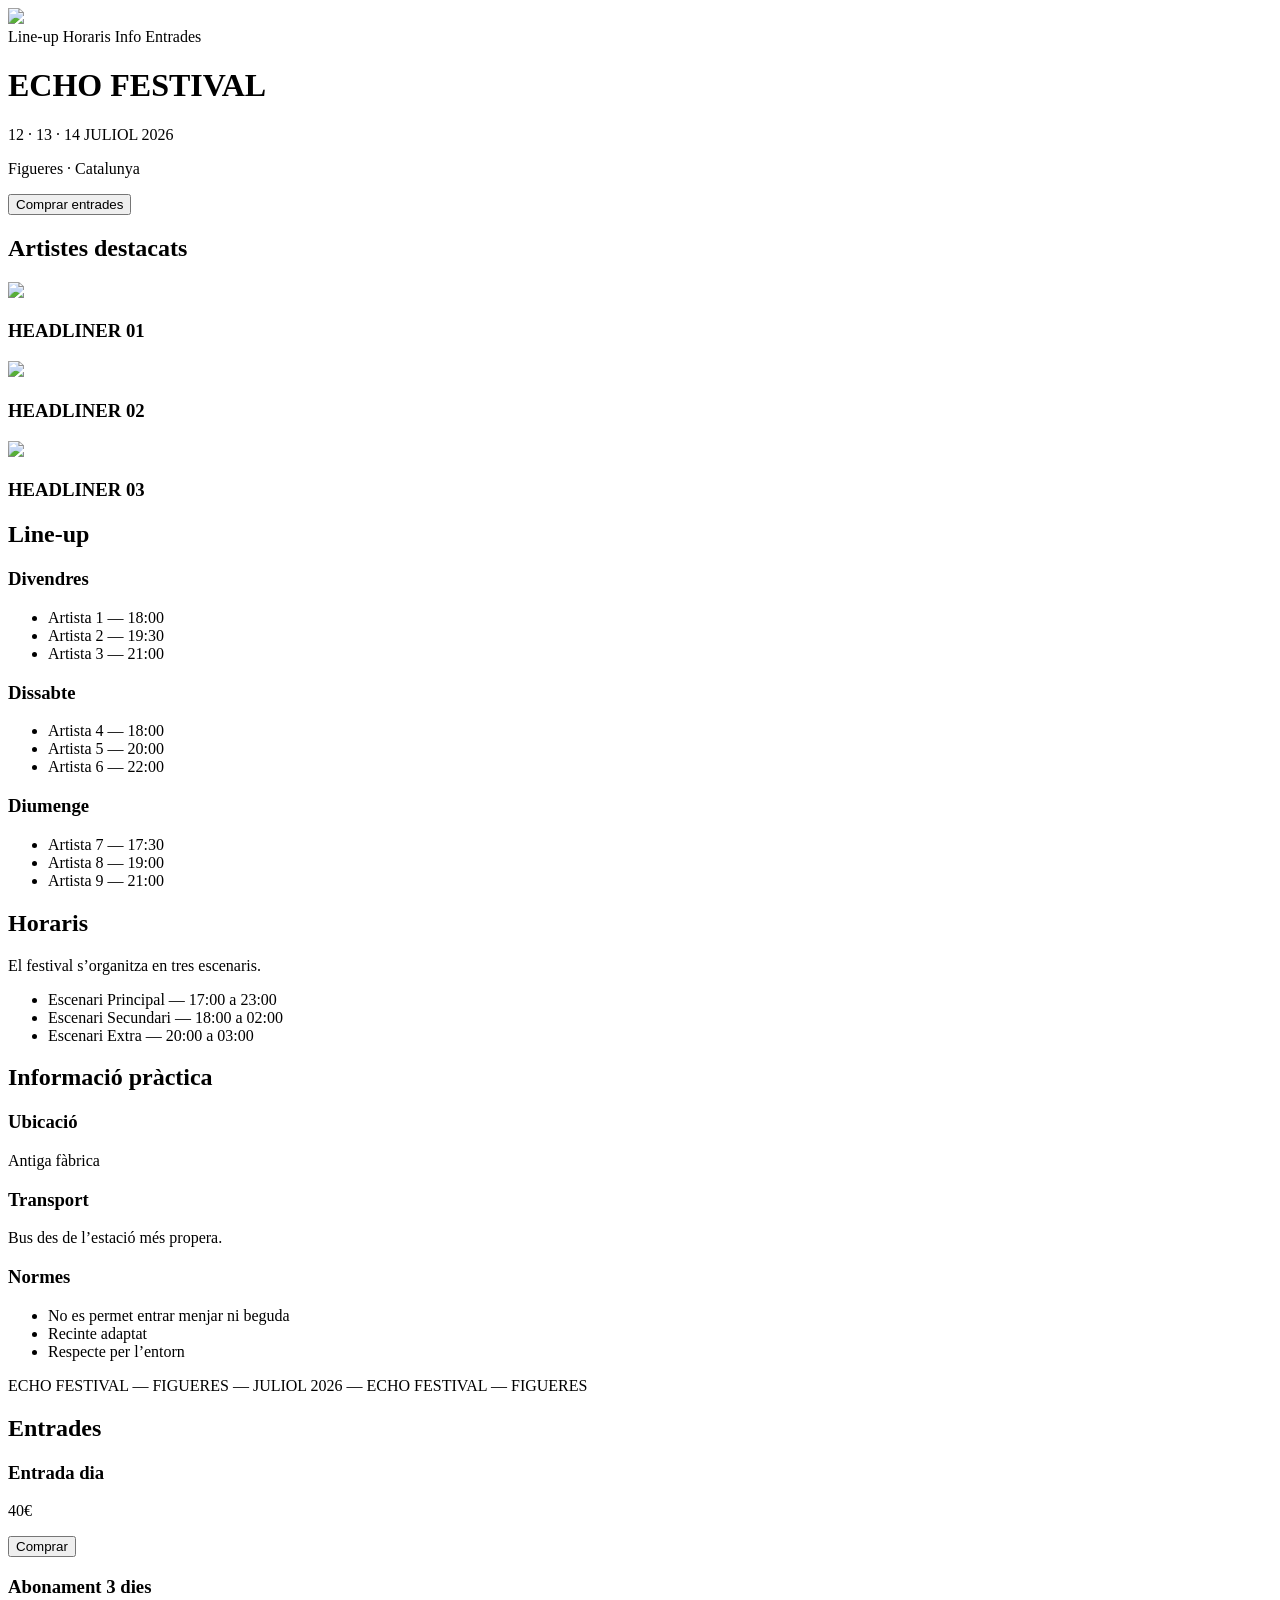
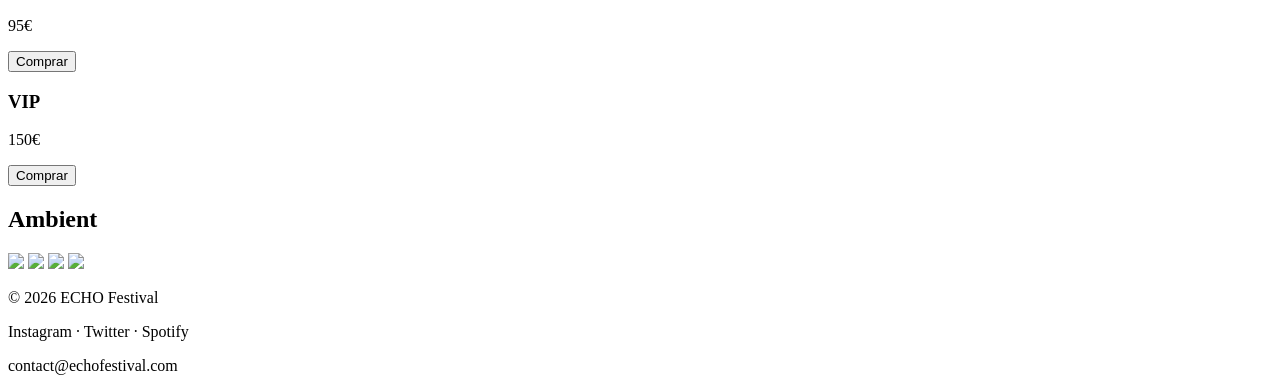
==== index.html @ 68668ffb "Rename primera_web.html to index.html" ====
<!DOCTYPE html>
<html lang="ca">
<head>
    <meta charset="UTF-8">
    <meta name="theme-color" content="orange">
    <title>ECHO Festival - Figueres</title>
<link rel="stylesheet" href="CSS/primera_web.css">
</head>

<body>
    <header>
    <img src="https://i.pinimg.com/736x/e0/22/0a/e0220a07037e44cd9482088224a5d8a0.jpg">

        <nav class="nav">
        <a>Line-up</a>
        <a>Horaris</a>
        <a>Info</a>
        <a>Entrades</a>
        </nav>

    <div>
        <h1>ECHO FESTIVAL</h1>
        <p>12 · 13 · 14 JULIOL 2026</p>
        <p>Figueres · Catalunya</p>
        <button>Comprar entrades</button>
    </div>
</header>

<section class="featured">
<h2>Artistes destacats</h2>

<div class="featured-grid">
<div>
<img src="https://i.pinimg.com/736x/53/1d/5e/531d5e4085cae2e5deee37f71cd9e46a.jpg">
<h3>HEADLINER 01</h3>
</div>

<div>
<img src="https://i.pinimg.com/736x/99/e0/0e/99e00e90a90308a673e72fcd2e9f875e.jpg">
<h3>HEADLINER 02</h3>
</div>

<div>
<img src="https://i.pinimg.com/1200x/85/2f/69/852f69afa766e9a3cb31d6a8a4f5bc7d.jpg">
<h3>HEADLINER 03</h3>
</div>

</div>
</section>

<section class="lineup">
<h2>Line-up</h2>

<div>
    <div>
        <h3>Divendres</h3>
        <ul>
            <li>Artista 1 — 18:00</li>
            <li>Artista 2 — 19:30</li>
            <li>Artista 3 — 21:00</li>
        </ul>
    </div>

    <div>
        <h3>Dissabte</h3>
        <ul>
            <li>Artista 4 — 18:00</li>
            <li>Artista 5 — 20:00</li>
            <li>Artista 6 — 22:00</li>
        </ul>
    </div>

    <div>
        <h3>Diumenge</h3>
        <ul>
            <li>Artista 7 — 17:30</li>
            <li>Artista 8 — 19:00</li>
            <li>Artista 9 — 21:00</li>
        </ul>
    </div>

</div>
</section>


    <!-- ===== HORARIS ===== -->
    <section class="horaris">
        <h2>Horaris</h2>

        <p>El festival s’organitza en tres escenaris.</p>

        <ul>
            <li>Escenari Principal — 17:00 a 23:00</li>
            <li>Escenari Secundari — 18:00 a 02:00</li>
            <li>Escenari Extra — 20:00 a 03:00</li>
        </ul>
    </section>


    <!-- ===== INFORMACIÓ ===== -->
    <section class="info">
        <h2>Informació pràctica</h2>

        <h3>Ubicació</h3>
        <p>Antiga fàbrica</p>

        <h3>Transport</h3>
        <p>Bus des de l’estació més propera.</p>

        <h3>Normes</h3>
        <ul>
            <li>No es permet entrar menjar ni beguda</li>
            <li>Recinte adaptat</li>
            <li>Respecte per l’entorn</li>
        </ul>
    </section>

    <section class="banner">
<p>ECHO FESTIVAL — FIGUERES — JULIOL 2026 — ECHO FESTIVAL — FIGUERES</p>
</section>

    <!-- ===== TICKETS ===== -->
<section class="tickets">
<h2>Entrades</h2>

<div>

        <div>
        <h3>Entrada dia</h3>
        <p>40€</p>
        <button>Comprar</button>
    </div>

    <div>
        <h3>Abonament 3 dies</h3>
        <p>95€</p>
        <button>Comprar</button>
    </div>


    <div>
        <h3>VIP</h3>
        <p>150€</p>
        <button>Comprar</button>
    </div>
</div>

</section>

<section class="gallery">
<h2>Ambient</h2>

<div class="gallery-grid">
<img src="https://i.pinimg.com/736x/7d/52/10/7d5210bddd2157a5dc2d832120360b6d.jpg">
<img src="https://i.pinimg.com/1200x/9e/f1/ec/9ef1ec10dc9da2cda756589093604d01.jpg">
<img src="https://i.pinimg.com/736x/93/b9/59/93b9599af5ae3fb844b273dbe71e4d2f.jpg">
<img src="https://i.pinimg.com/736x/ac/b4/ea/acb4ea435209a534f4dd37a86be0256f.jpg">
</div>

</section>

    <!-- ===== FOOTER ===== -->
    <footer>
        <p>© 2026 ECHO Festival </p>
        <p>Instagram · Twitter · Spotify</p>
        <p>contact@echofestival.com</p>
    </footer>

</body>
</html>
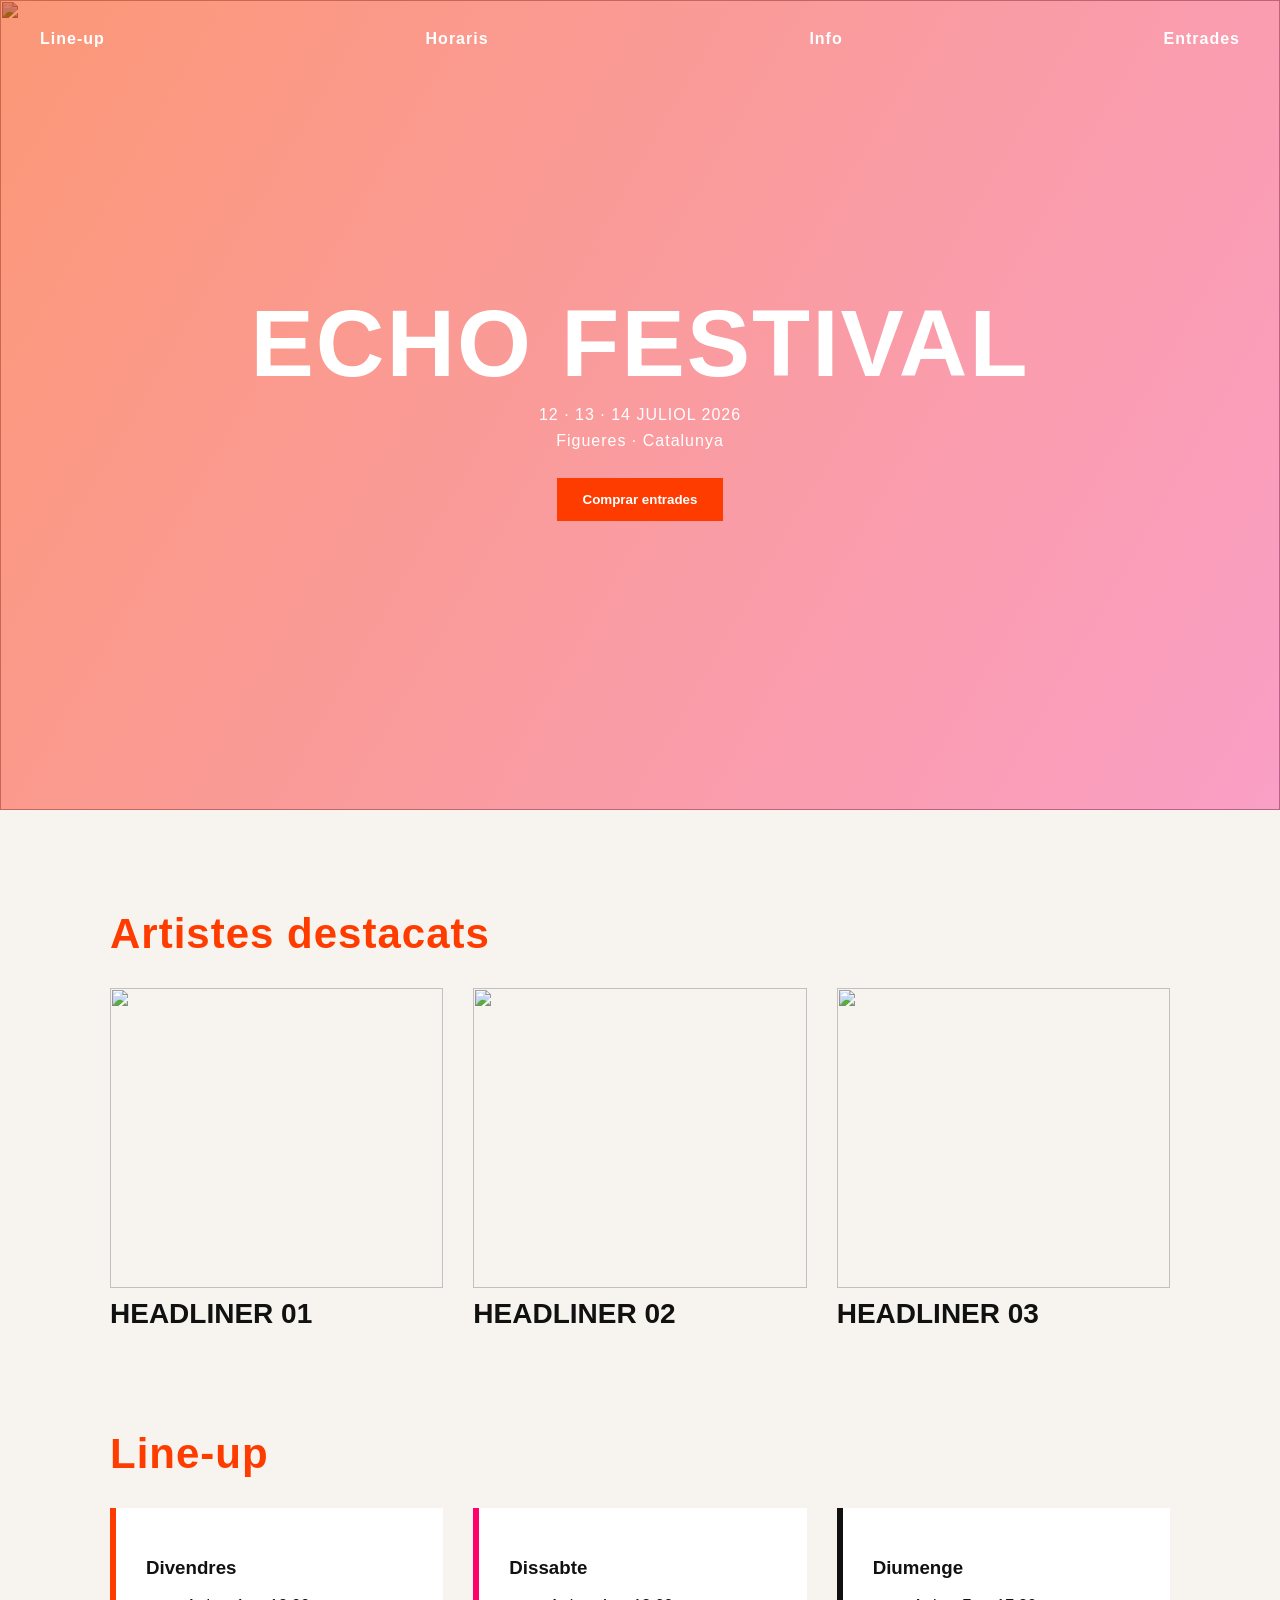
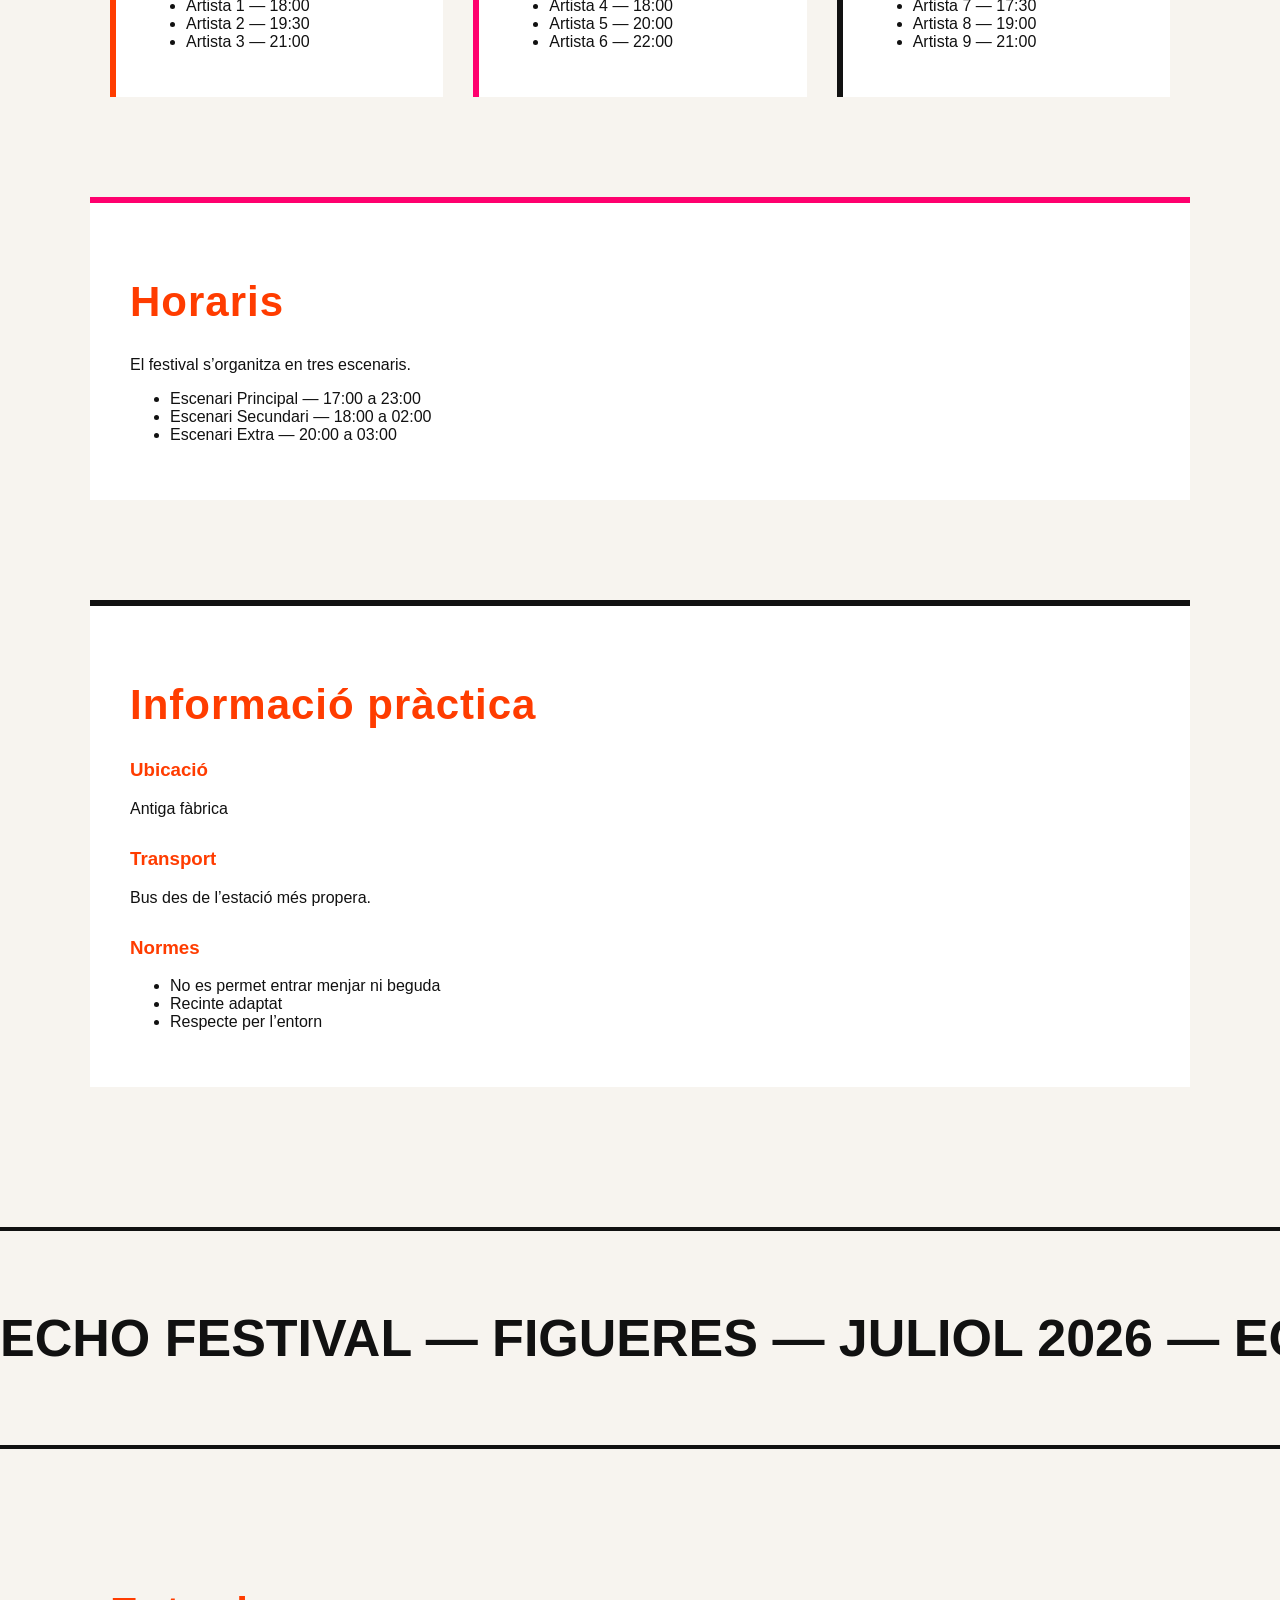
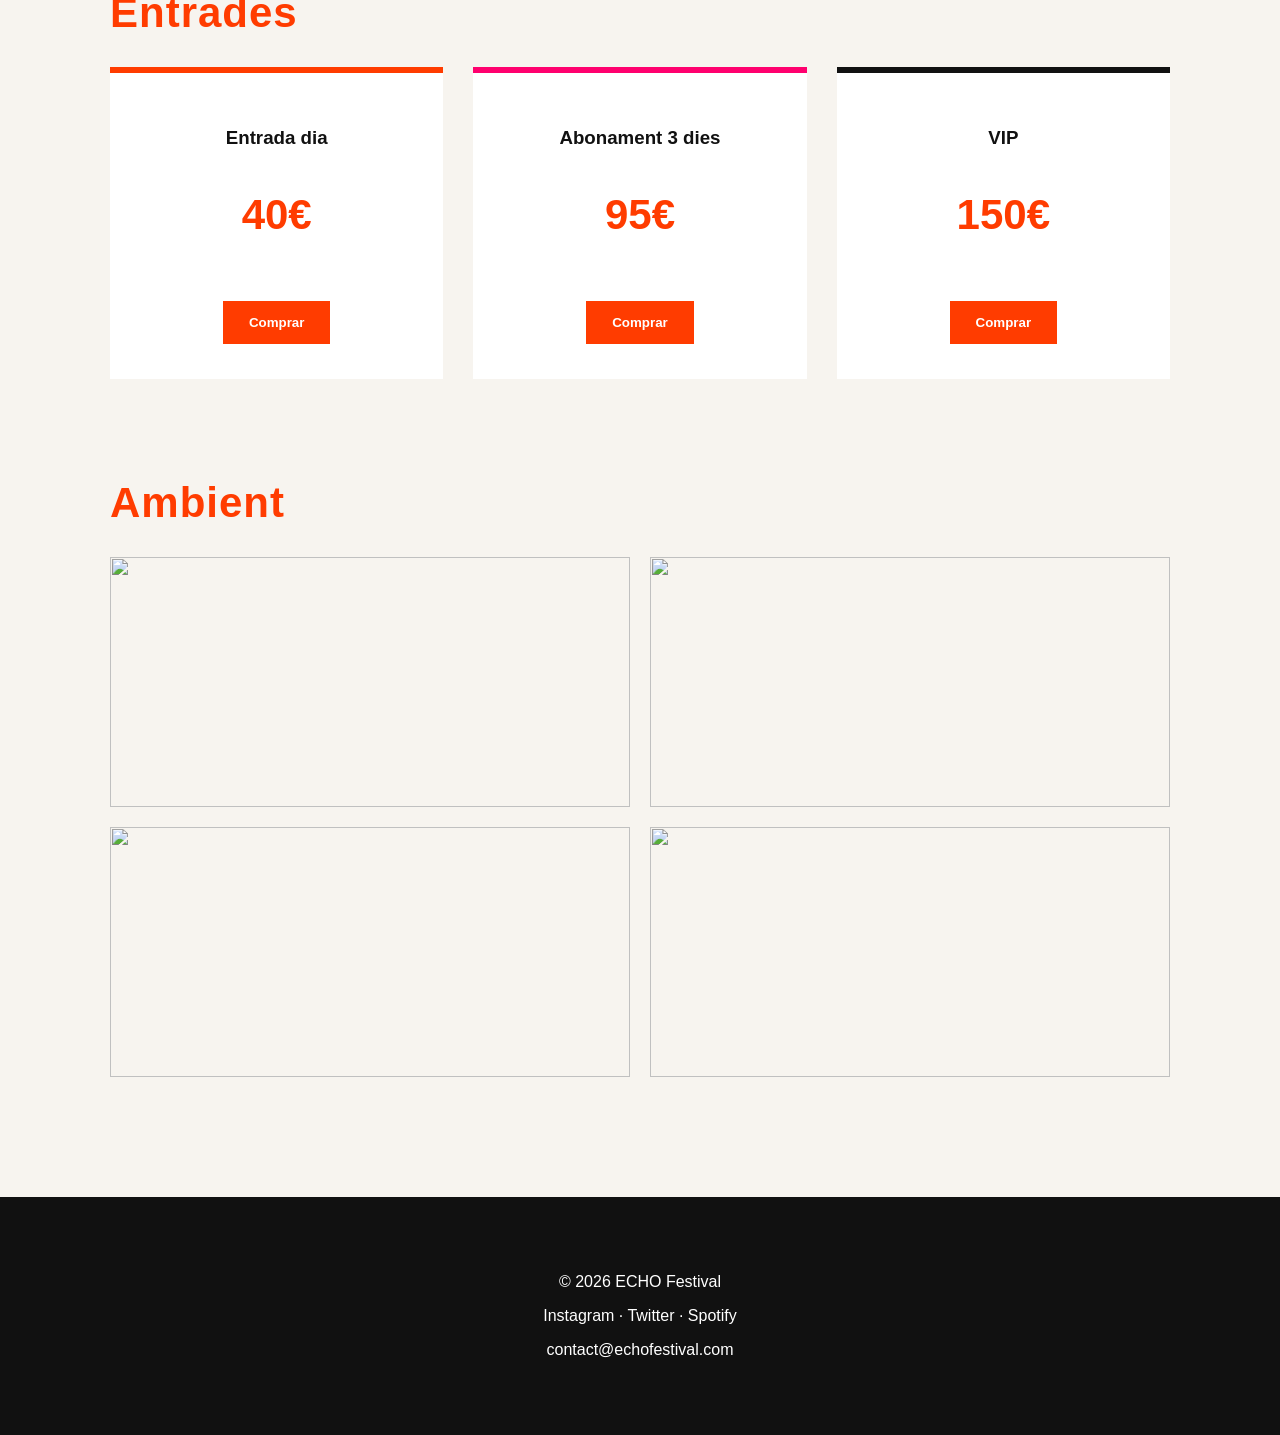
==== commit 8d155007: "Rename primera_web.html to index.html" ====
--- a/index.html
+++ b/index.html
@@ -12,10 +12,10 @@
     <img src="https://i.pinimg.com/736x/e0/22/0a/e0220a07037e44cd9482088224a5d8a0.jpg">
 
         <nav class="nav">
-        <a>Line-up</a>
-        <a>Horaris</a>
-        <a>Info</a>
-        <a>Entrades</a>
+    <a href="#lineup">Line-up</a>
+    <a href="#horaris">Horaris</a>
+    <a href="#info">Info</a>
+    <a href="#tickets">Entrades</a>
         </nav>
 
     <div>
@@ -48,7 +48,7 @@
 </div>
 </section>
 
-<section class="lineup">
+<section class="lineup" id="lineup">
 <h2>Line-up</h2>
 
 <div>
@@ -84,7 +84,7 @@
 
 
     <!-- ===== HORARIS ===== -->
-    <section class="horaris">
+    <section class="horaris" id="horaris">
         <h2>Horaris</h2>
 
         <p>El festival s’organitza en tres escenaris.</p>
@@ -98,7 +98,7 @@
 
 
     <!-- ===== INFORMACIÓ ===== -->
-    <section class="info">
+    <section class="info" id="info">
         <h2>Informació pràctica</h2>
 
         <h3>Ubicació</h3>
@@ -120,7 +120,7 @@
 </section>
 
     <!-- ===== TICKETS ===== -->
-<section class="tickets">
+<section class="tickets" id="tickets">
 <h2>Entrades</h2>
 
 <div>
--- a/CSS/primera_web.css
+++ b/CSS/primera_web.css
@@ -0,0 +1,330 @@
+/* RESET */
+*{
+box-sizing:border-box;
+}
+
+body{
+margin:0;
+font-family: Helvetica, Arial, sans-serif;
+background:#f7f4ef;
+color:#111;
+}
+
+html {
+    scroll-behavior: smooth;
+}
+
+/* Estil per als links del menú */
+.nav a {
+    color: white;       
+    text-decoration: none; 
+    font-weight: bold;   
+}
+
+/* Hover estilitzat */
+.nav a:hover {
+    color: #ff3c00;  /
+}
+
+/* HERO */
+header{
+position:relative;
+height:90vh;
+display:flex;
+align-items:center;
+justify-content:center;
+text-align:center;
+color:white;
+overflow:hidden;
+}
+
+header img{
+position:absolute;
+width:100%;
+height:100%;
+object-fit:cover;
+top:0;
+left:0;
+filter:saturate(1.2) contrast(1.1) brightness(0.75);
+}
+
+header::after{
+content:"";
+position:absolute;
+inset:0;
+background:linear-gradient(
+120deg,
+rgba(255,60,0,0.5),
+rgba(255,0,120,0.35)
+);
+}
+
+header div{
+position:relative;
+z-index:2;
+}
+
+h1{
+font-size:95px;
+letter-spacing:2px;
+margin:0;
+font-weight:900;
+}
+
+header p{
+margin:8px 0;
+letter-spacing:1px;
+font-weight:500;
+}
+
+
+/* BUTTON */
+button{
+margin-top:20px;
+padding:14px 26px;
+background:#ff3c00;
+border:none;
+color:white;
+font-weight:bold;
+cursor:pointer;
+transition:0.25s;
+}
+
+button:hover{
+background:#ff006e;
+}
+
+
+/* SECTIONS */
+section{
+max-width:1100px;
+margin:100px auto;
+padding:0 20px;
+}
+
+h2{
+font-size:42px;
+margin-bottom:30px;
+color:#ff3c00;
+font-weight:900;
+letter-spacing:1px;
+}
+
+
+/* LINEUP */
+.lineup > div{
+display:flex;
+gap:30px;
+}
+
+.lineup > div > div{
+flex:1;
+background:white;
+padding:30px;
+border-left:6px solid #ff3c00;
+transition:0.25s;
+}
+
+.lineup > div > div:nth-child(2){
+border-color:#ff006e;
+}
+
+.lineup > div > div:nth-child(3){
+border-color:#111;
+}
+
+.lineup > div > div:hover{
+transform:translateY(-8px);
+}
+
+
+/* HORARIS */
+.horaris{
+background:white;
+padding:40px;
+border-top:6px solid #ff006e;
+}
+
+
+/* INFO */
+.info{
+background:white;
+padding:40px;
+border-top:6px solid #111;
+}
+
+.info h3{
+margin-top:30px;
+color:#ff3c00;
+}
+
+.info p{
+margin-top:5px;
+}
+
+
+/* TICKETS */
+.tickets > div{
+display:flex;
+gap:30px;
+}
+
+.tickets > div > div{
+flex:1;
+background:white;
+padding:35px;
+text-align:center;
+border-top:6px solid #ff3c00;
+transition:0.25s;
+}
+
+.tickets > div > div:nth-child(2){
+border-color:#ff006e;
+}
+
+.tickets > div > div:nth-child(3){
+border-color:#111;
+}
+
+.tickets > div > div:hover{
+transform:translateY(-8px);
+}
+
+.tickets p{
+font-size:42px;
+color:#ff3c00;
+font-weight:900;
+}
+
+/* FOOTER */
+footer{
+margin-top:120px;
+padding:60px;
+background:#111;
+color:white;
+text-align:center;
+}
+
+
+/* MOBILE */
+@media (max-width:768px){
+
+h1{
+font-size:52px;
+}
+
+section:nth-of-type(1) > div,
+section:nth-of-type(4) > div{
+flex-direction:column;
+}
+
+header{
+height:75vh;
+}
+
+}
+
+/* NAV */
+.nav{
+position:absolute;
+top:30px;
+left:40px;
+right:40px;
+display:flex;
+justify-content:space-between;
+z-index:3;
+font-weight:bold;
+letter-spacing:1px;
+}
+
+.nav a{
+cursor:pointer;
+}
+
+
+/* FEATURED */
+.featured-grid{
+display:flex;
+gap:30px;
+}
+
+.featured-grid div{
+flex:1;
+}
+
+.featured-grid img{
+width:100%;
+height:300px;
+object-fit:cover;
+margin-bottom:10px;
+}
+
+.featured h3{
+font-size:28px;
+margin:0;
+}
+
+
+/* BANNER FULL WIDTH */
+.banner{
+max-width:none;
+width:100%;
+margin:140px 0;
+padding:0;
+overflow:hidden;
+
+border-top:4px solid #111;
+border-bottom:4px solid #111;
+background:#f7f4ef;
+}
+
+.banner p{
+display:block;
+width:max-content;
+white-space:nowrap;
+font-size:52px;
+font-weight:900;
+padding:25px 0;
+
+animation:bannerScroll 18s linear infinite;
+}
+
+@keyframes bannerScroll{
+from{
+transform:translateX(0);
+}
+to{
+transform:translateX(-50%);
+}
+}
+
+/* GALLERY */
+.gallery-grid{
+display:grid;
+grid-template-columns:1fr 1fr;
+gap:20px;
+}
+
+.gallery-grid img{
+width:100%;
+height:250px;
+object-fit:cover;
+}
+
+
+/* MOBILE */
+@media (max-width:768px){
+
+.featured-grid{
+flex-direction:column;
+}
+
+.gallery-grid{
+grid-template-columns:1fr;
+}
+
+.nav{
+font-size:14px;
+}
+
+}
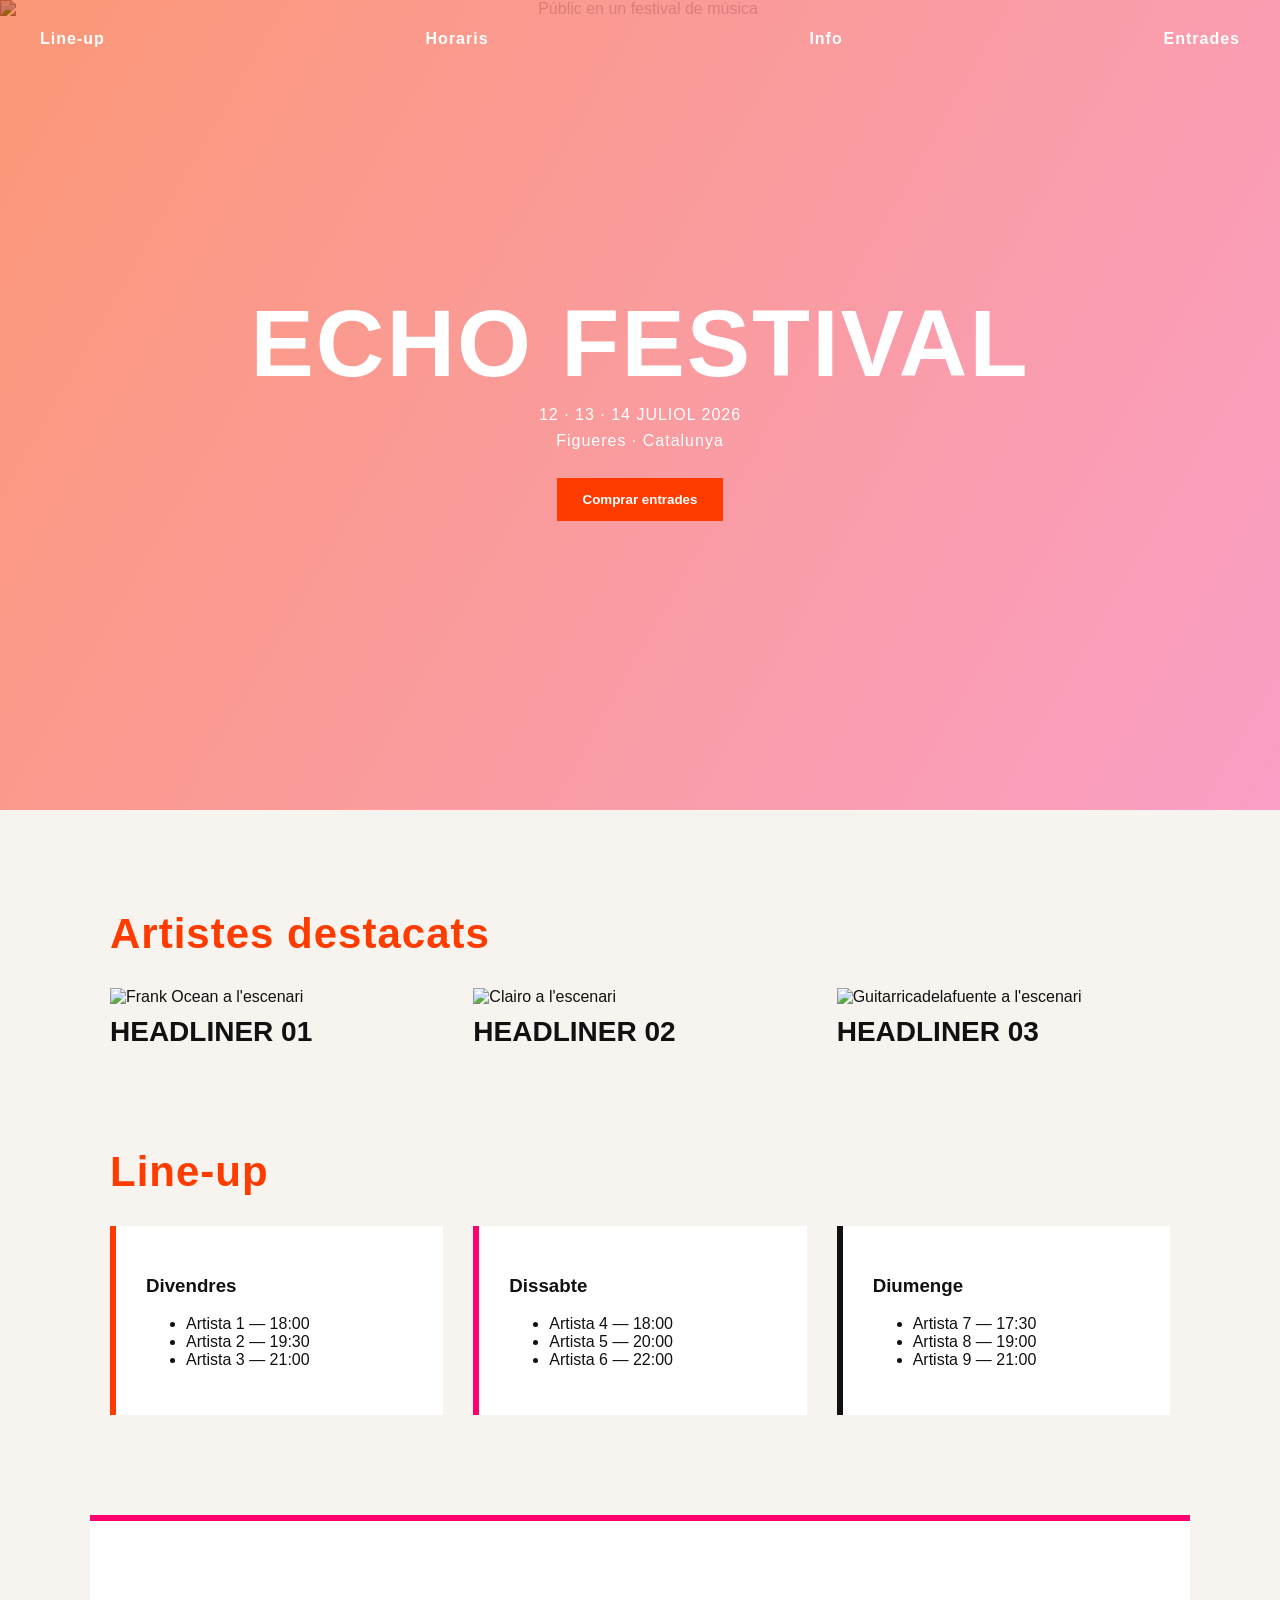
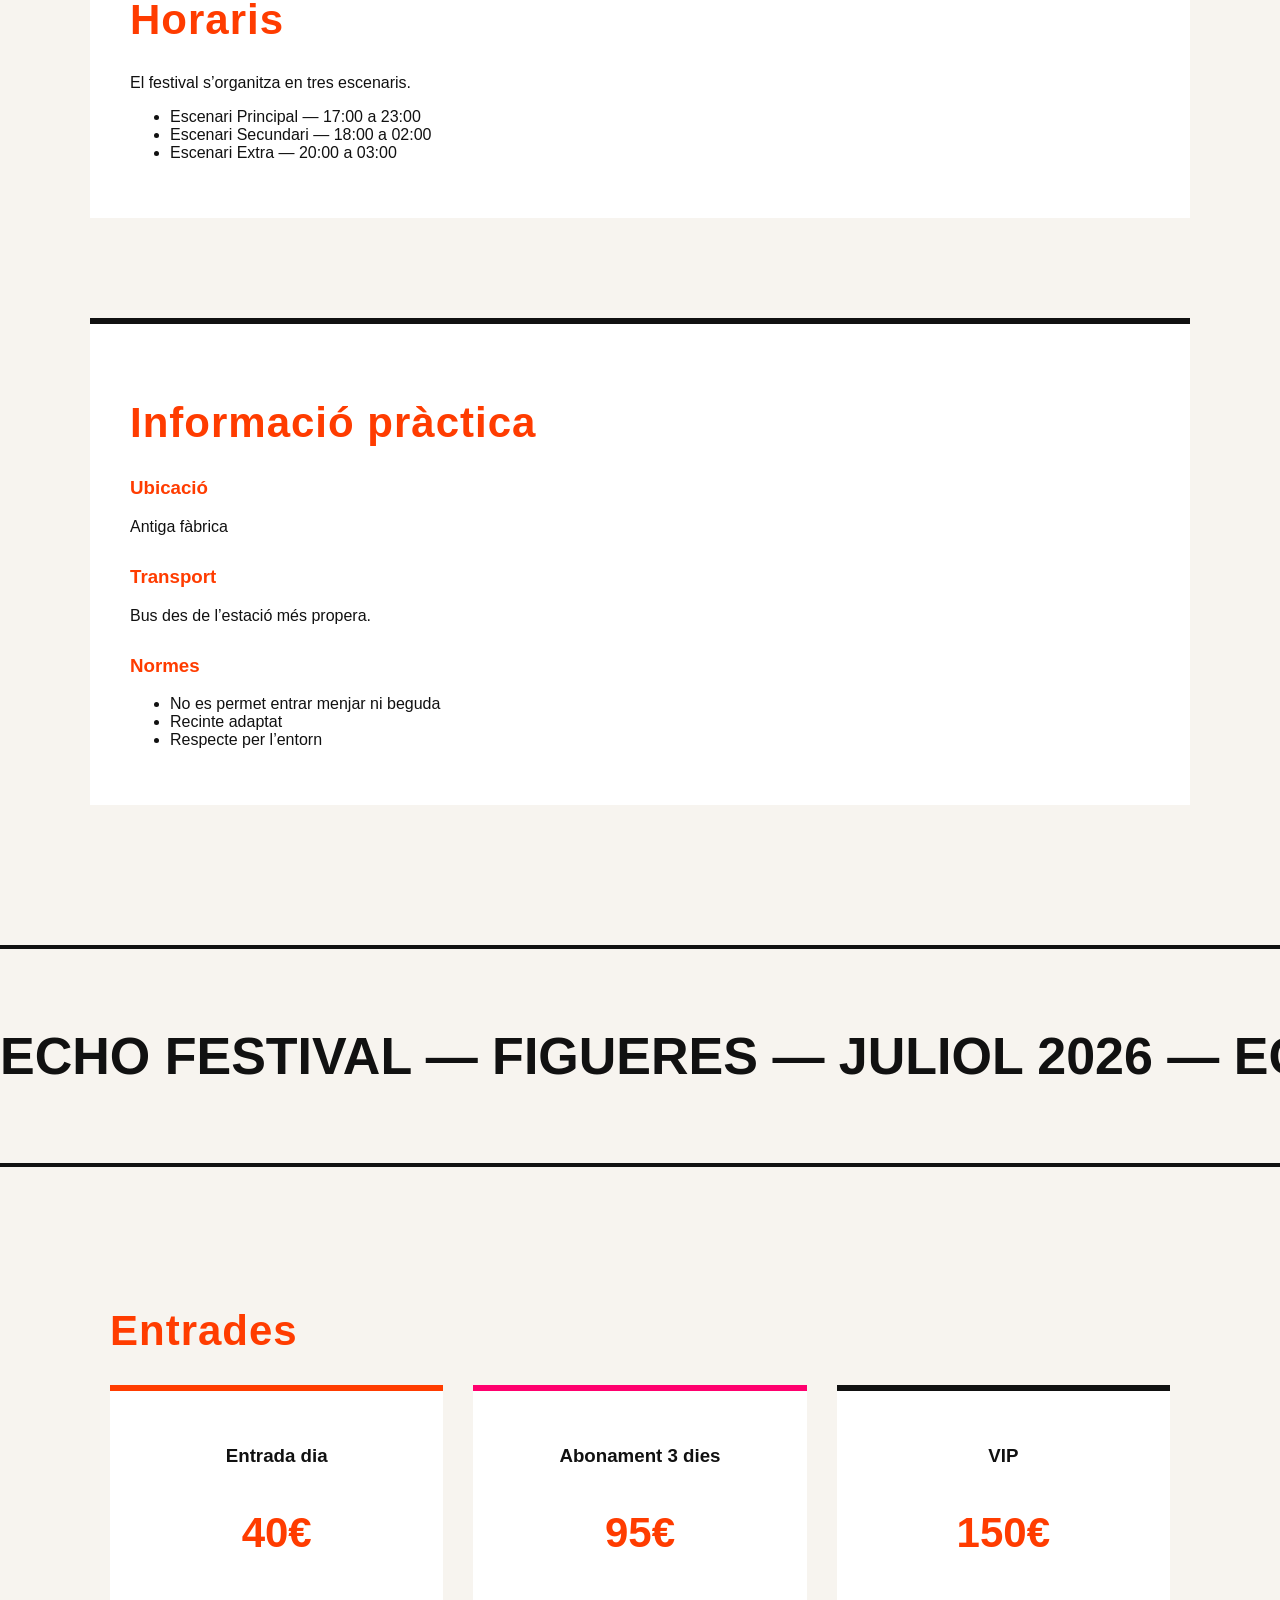
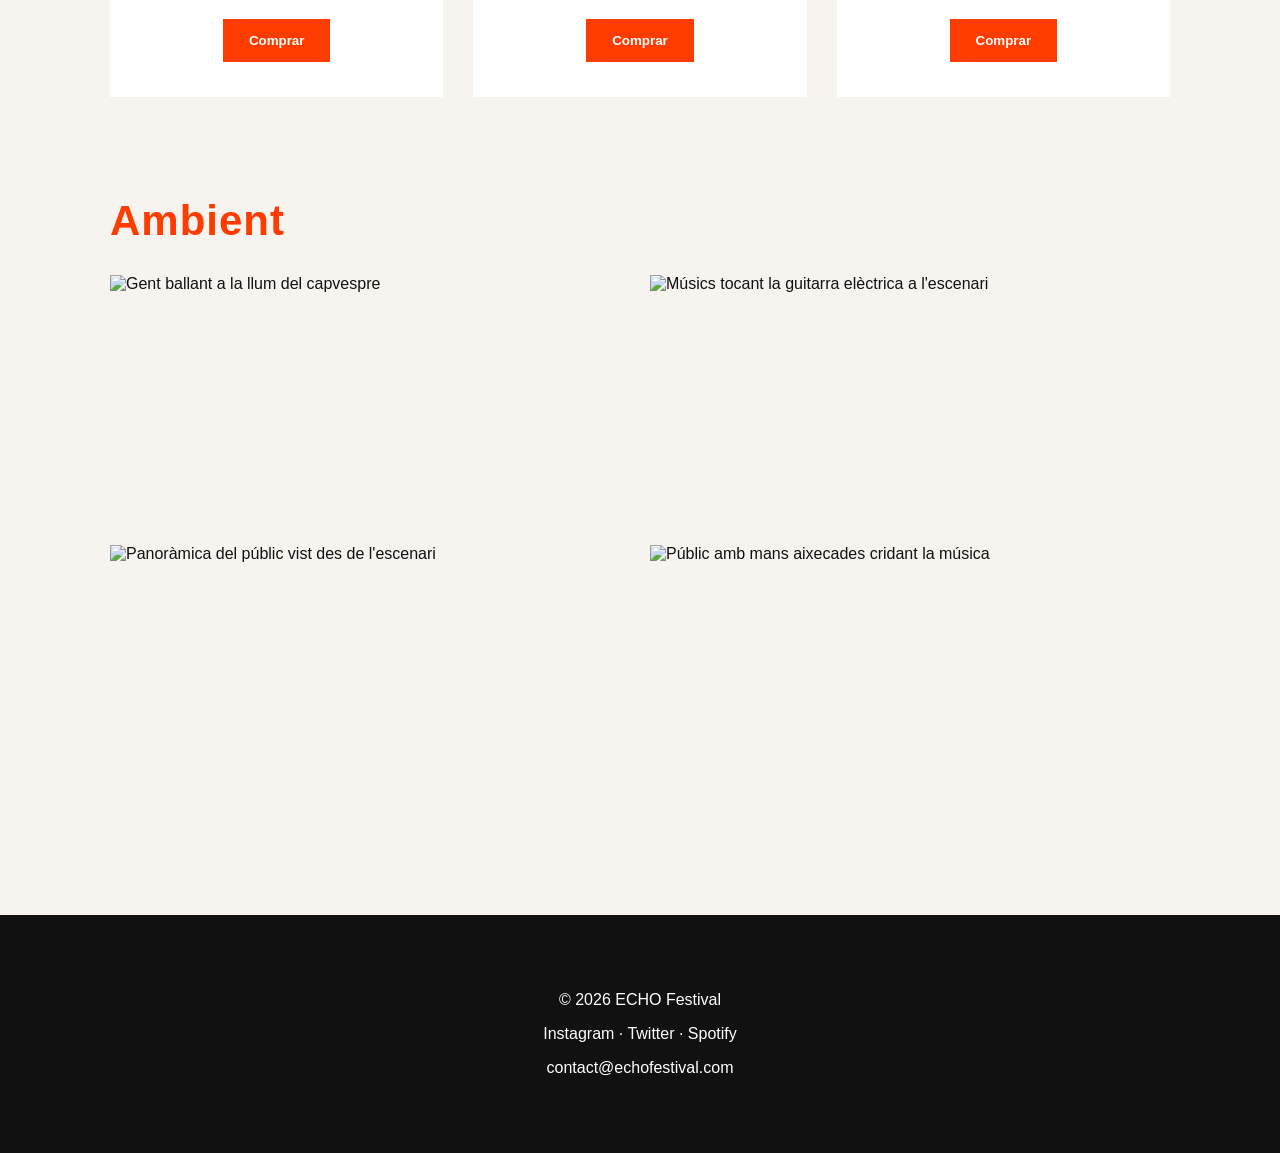
==== commit b7846b8a: "Rename primera_web.html to index.html" ====
--- a/index.html
+++ b/index.html
@@ -2,16 +2,17 @@
 <html lang="ca">
 <head>
     <meta charset="UTF-8">
-    <meta name="theme-color" content="orange">
+    <meta name="theme-color" content="pink">
     <title>ECHO Festival - Figueres</title>
 <link rel="stylesheet" href="CSS/primera_web.css">
 </head>
 
 <body>
-    <header>
-    <img src="https://i.pinimg.com/736x/e0/22/0a/e0220a07037e44cd9482088224a5d8a0.jpg">
+    <a class="skip-link" href="#main">Saltar al contingut principal</a>
+    <header role="banner">
+    <img src="https://i.pinimg.com/736x/e0/22/0a/e0220a07037e44cd9482088224a5d8a0.jpg" alt="Públic en un festival de música">
 
-        <nav class="nav">
+        <nav class="nav" aria-label="Navegació principal">
     <a href="#lineup">Line-up</a>
     <a href="#horaris">Horaris</a>
     <a href="#info">Info</a>
@@ -26,22 +27,24 @@
     </div>
 </header>
 
+<main id="main">
+
 <section class="featured">
 <h2>Artistes destacats</h2>
 
 <div class="featured-grid">
 <div>
-<img src="https://i.pinimg.com/736x/53/1d/5e/531d5e4085cae2e5deee37f71cd9e46a.jpg">
+<img src="https://i.pinimg.com/736x/53/1d/5e/531d5e4085cae2e5deee37f71cd9e46a.jpg" alt="Frank Ocean a l'escenari">
 <h3>HEADLINER 01</h3>
 </div>
 
 <div>
-<img src="https://i.pinimg.com/736x/99/e0/0e/99e00e90a90308a673e72fcd2e9f875e.jpg">
+<img src="https://i.pinimg.com/736x/99/e0/0e/99e00e90a90308a673e72fcd2e9f875e.jpg" alt="Clairo a l'escenari">
 <h3>HEADLINER 02</h3>
 </div>
 
 <div>
-<img src="https://i.pinimg.com/1200x/85/2f/69/852f69afa766e9a3cb31d6a8a4f5bc7d.jpg">
+<img src="https://i.pinimg.com/1200x/85/2f/69/852f69afa766e9a3cb31d6a8a4f5bc7d.jpg" alt="Guitarricadelafuente a l'escenari">
 <h3>HEADLINER 03</h3>
 </div>
 
@@ -128,20 +131,20 @@
         <div>
         <h3>Entrada dia</h3>
         <p>40€</p>
-        <button>Comprar</button>
+        <button aria-label="Comprar entrada dia">Comprar</button>
     </div>
 
     <div>
         <h3>Abonament 3 dies</h3>
         <p>95€</p>
-        <button>Comprar</button>
+        <button aria-label="Comprar abonament 3 dies">Comprar</button>
     </div>
 
 
     <div>
         <h3>VIP</h3>
         <p>150€</p>
-        <button>Comprar</button>
+        <button aria-label="Comprar entrada VIP">Comprar</button>
     </div>
 </div>
 
@@ -151,16 +154,16 @@
 <h2>Ambient</h2>
 
 <div class="gallery-grid">
-<img src="https://i.pinimg.com/736x/7d/52/10/7d5210bddd2157a5dc2d832120360b6d.jpg">
-<img src="https://i.pinimg.com/1200x/9e/f1/ec/9ef1ec10dc9da2cda756589093604d01.jpg">
-<img src="https://i.pinimg.com/736x/93/b9/59/93b9599af5ae3fb844b273dbe71e4d2f.jpg">
-<img src="https://i.pinimg.com/736x/ac/b4/ea/acb4ea435209a534f4dd37a86be0256f.jpg">
+<img src="https://i.pinimg.com/736x/7d/52/10/7d5210bddd2157a5dc2d832120360b6d.jpg" alt="Gent ballant a la llum del capvespre">
+<img src="https://i.pinimg.com/1200x/9e/f1/ec/9ef1ec10dc9da2cda756589093604d01.jpg" alt="Músics tocant la guitarra elèctrica a l'escenari">
+<img src="https://i.pinimg.com/736x/93/b9/59/93b9599af5ae3fb844b273dbe71e4d2f.jpg" alt="Panoràmica del públic vist des de l'escenari">
+<img src="https://i.pinimg.com/736x/ac/b4/ea/acb4ea435209a534f4dd37a86be0256f.jpg" alt="Públic amb mans aixecades cridant la música">
 </div>
 
 </section>
-
+</main>
     <!-- ===== FOOTER ===== -->
-    <footer>
+    <footer role="contentinfo">
         <p>© 2026 ECHO Festival </p>
         <p>Instagram · Twitter · Spotify</p>
         <p>contact@echofestival.com</p>
--- a/CSS/primera_web.css
+++ b/CSS/primera_web.css
@@ -14,6 +14,27 @@
     scroll-behavior: smooth;
 }
 
+/* Ocultar links */
+.skip-link{
+position:absolute;
+left:-9999px;
+top:auto;
+}
+
+.skip-link:focus{
+left:20px;
+top:20px;
+background:black;
+color:white;
+padding:10px;
+z-index:999;
+}
+
+:focus{
+outline:3px solid #ff3c00;
+outline-offset:3px;
+}
+
 /* Estil per als links del menú */
 .nav a {
     color: white;       
@@ -26,7 +47,7 @@
     color: #ff3c00;  /
 }
 
-/* HERO */
+/* HEADERS */
 header{
 position:relative;
 height:90vh;
@@ -78,7 +99,7 @@
 }
 
 
-/* BUTTON */
+/* BUTTONS */
 button{
 margin-top:20px;
 padding:14px 26px;
